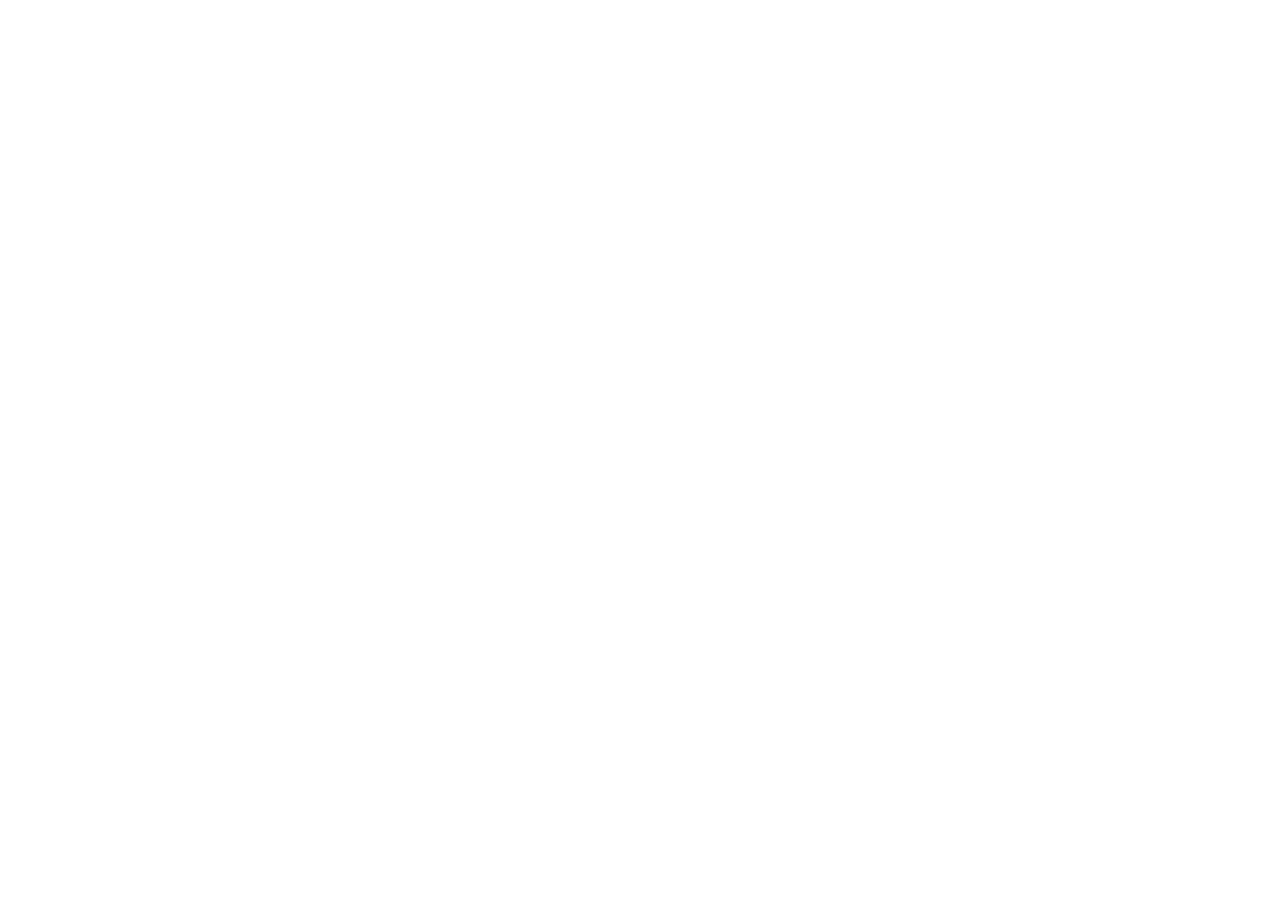
==== index.html @ f0fcdfc9 "blank" ====
<!DOCTYPE html>
<html lang="en">
<head>
    <meta charset="UTF-8">
    <meta http-equiv="X-UA-Compatible" content="IE=edge">
    <meta name="viewport" content="width=device-width, initial-scale=1.0">
    <title>Headphone Inspiration</title>
    <link rel="stylesheet" href="assets/css/main.css">
</head>
<body>
    
</body>
</html>
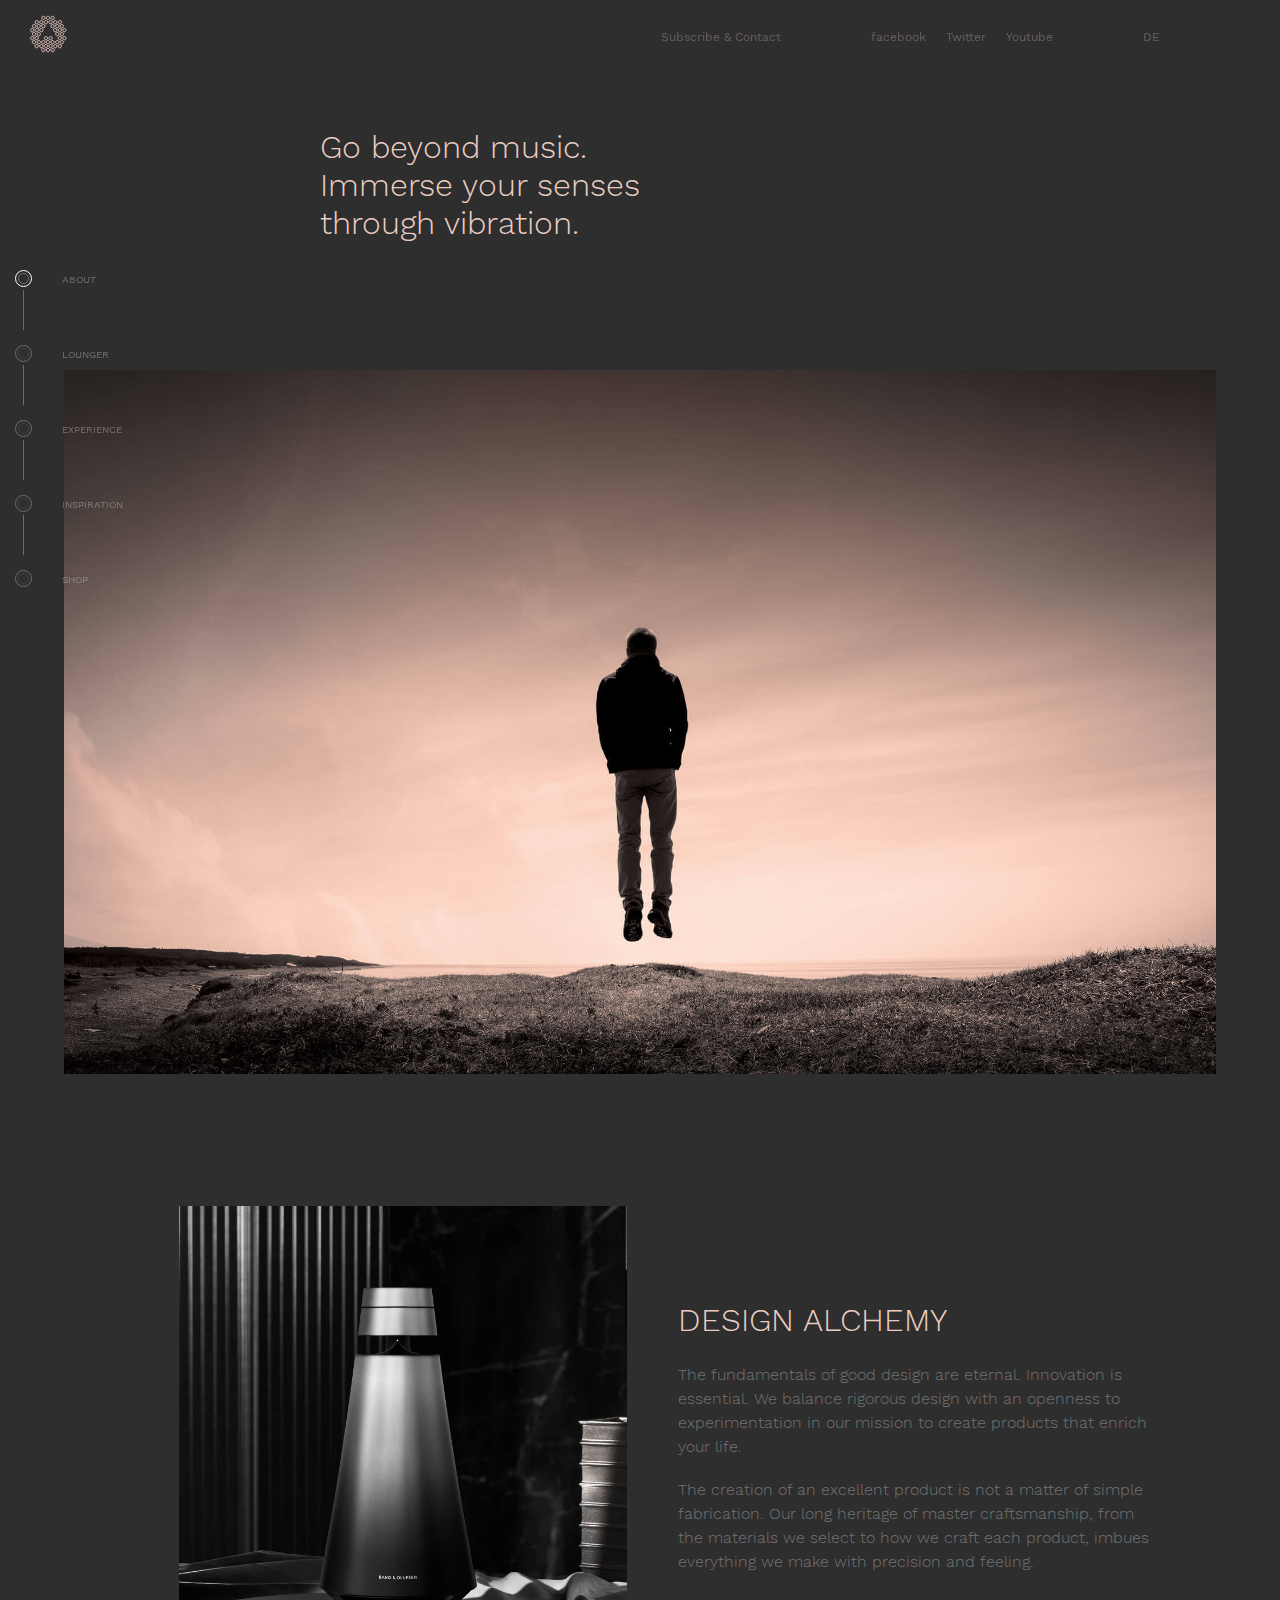
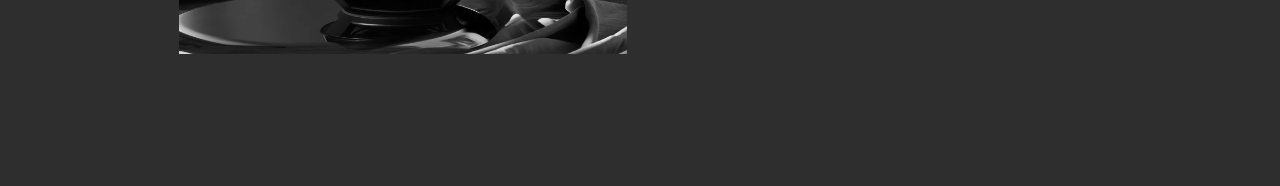
==== commit 5d48ae5a: "update" ====
--- a/index.html
+++ b/index.html
@@ -7,7 +7,80 @@
     <title>Headphone Inspiration</title>
     <link rel="stylesheet" href="assets/css/main.css">
 </head>
-<body>
-    
+<body id="landingPage">
+<!-- -------- navigation top ---------- -->
+    <header>
+        <nav id="headnav">
+            <a href="../index.html"><img src="assets/img/logo.svg" alt="logo"></a>
+            <ul>
+                <li><a href="assets/html/subscribe.html">Subscribe & Contact</a></li>
+                <li><a href="https://www.facebook.com">facebook</a></li>
+                <li><a href="https://www.twitter.com">Twitter</a></li>
+                <li><a href="https://www.youtube.com">Youtube</a></li>
+                <li><a href="https://www.deepl.com/translator">DE</a></li>
+            </ul>
+        </nav>
+    </header>
+    <aside id="sidenav">
+        <ul>
+            <li>
+            </div>
+                <div class="outerRing" id="outerRing1">
+                    <div class="innerRing"></div>
+                </div>
+                <a href="#">ABOUT</a>
+                </div>
+            </li>
+            <div class="line"></div>
+            <li>
+                <div class="outerRing" id="outerRing2">
+                    <div class="innerRing"></div>
+                </div>
+                <a href="assets/html/lounger.html">LOUNGER</a>
+            </li>
+            <div class="line"></div>
+            <li>
+                <div class="outerRing" id="outerRing3">
+                    <div class="innerRing"></div>
+                </div>
+                <a href="assets/html/experience.html">EXPERIENCE</a>
+            </li>
+            <div class="line"></div>
+            <li>
+                <div class="outerRing" id="outerRing4">
+                    <div class="innerRing"></div>
+                </div>
+                <a href="assets/html/inspiration.html">INSPIRATION</a>
+            </li>
+            <div class="line"></div>
+            <li>
+                <div class="outerRing" id="outerRing5">
+                    <div class="innerRing"></div>
+                </div>
+                <a href="assets/html/shop.html">SHOP</a>
+            </li>
+        </ul>
+    </aside>
+    <main>
+        <section>
+            <div>
+                <h1>Go beyond music. Immerse your senses through vibration.</h1>
+            </div>
+            <div>
+                <img src="assets/img/section-about-1.jpg" alt="header">
+            </div>
+        </section>
+        <section>
+            <div>
+            <img src="assets/img/BS1_NYC_Home.webp" alt="Alchemy">
+            </div>
+            <div>
+                <h2>DESIGN ALCHEMY</h2>
+                <p>The fundamentals of good design are eternal. Innovation is essential. We balance rigorous design with an openness to experimentation in our mission to create products that enrich your life.</p>
+                <br>
+                <p>The creation of an excellent product is not a matter of simple fabrication. Our long heritage of master craftsmanship, from the materials we select to how we craft each product, imbues everything we make with precision and feeling.</p>
+            </div>
+        </section>
+    </main>
 </body>
 </html>--- a/assets/css/main.css
+++ b/assets/css/main.css
@@ -0,0 +1,418 @@
+@font-face {
+    font-family: work sans;
+    src: url(../fonts/WorkSans-VariableFont_wght.ttf);
+    font-weight: 100 900
+}
+/* CSS Reset */
+*{
+    margin: 0;
+    padding: 0;
+}
+/* CSS General */
+html{
+    font-size: 100%;
+}
+body{
+    font-family: work sans;
+    background-color: #2e2e2e;
+}
+h1{
+    color: #ebccc2;
+    font-weight: 300;
+    font-size: 2rem;
+}
+h2{
+    color: #ebccc2;
+    font-weight: 300;
+    font-size: 2rem;
+}
+p{
+    color: rgb(115, 115, 115);
+    font-size: 1rem;
+    font-weight: 300;
+    line-height: 1.5;
+
+}
+li{
+    list-style: none;
+}
+a{
+    text-decoration: none;
+    color: rgb(115, 115, 115);
+    font-size: 12px;
+}
+a:hover{
+    color: rgb(234, 204, 194);
+}
+/* -------- navigation top --------*/
+#headnav{
+    display: flex;
+    justify-content: space-between;
+    align-items: center;
+    padding: 15px 30px;
+    position: fixed;
+    width: 100vw;
+}
+#headnav ul{
+    display: flex;
+}
+#headnav ul li a{
+    margin: 10px;
+    color: rgb(234, 204, 194);
+    opacity: .3;
+    transition: all .5s ease-out;
+}
+#headnav ul li:nth-of-type(1), #headnav ul li:nth-of-type(5){
+    margin: 0 70px
+}
+#headnav ul li:nth-of-type(5){
+    margin-right: 140px;
+}
+#headnav ul li a:hover{
+    border-bottom: 1.5px solid rgb(234, 204, 194);
+    line-height:.8em;
+    opacity: 1;
+    transition: all .5s ease
+}
+/* -------- navigation aside --------*/
+#sidenav{
+    position: fixed;
+    top: 30vh;
+}
+.outerRing{
+    display: flex;
+    align-items: center;
+    justify-content: center;
+    margin-left: 15px;
+    height: 15px;
+    width: 15px;
+    border: 1px solid #fff;
+    opacity: .3;
+    border-radius: 50%;
+}
+.innerRing{
+    height: 5px;
+    width: 5px;
+    padding:2px;
+    border: 1px solid #fff;
+    opacity: .6;
+    border-radius: 50%;
+}
+#sidenav li{
+    display: flex;
+}
+#sidenav li a{
+    margin-left: 30px;
+    line-height: 2;
+}
+aside a{
+    text-align: top;
+    font-size: 10px;
+    color: #fff;
+    opacity: .3;
+    transition: all .5s ease-out;
+}
+aside a:hover{
+    color: #fff;
+    opacity: 1;
+    transition: all .5s ease
+}
+.line{
+    height: 40px;
+    width: 1px;
+    margin-bottom: 15px;
+    margin-left: 23px;
+    background-color: #fff;
+    opacity: .3;
+}
+/* -------- Active Circles --------*/
+/* ABOUT */
+#landingPage #outerRing1{
+    border: 1px solid #fff;
+    opacity: 1;
+}
+#landingPage .innerRing{
+    opacity: .3;
+}
+/* LOUNGER */
+#loungerPage #outerRing2{
+    border: 1px solid #fff;
+    opacity: 1;
+}
+#loungerPage .innerRing{
+    opacity: .3;
+}
+/* EXPERIENCE */
+#experiencePage #outerRing3{
+    border: 1px solid #fff;
+    opacity: 1;
+}
+#experiencePage .innerRing{
+    opacity: .3;
+}
+/* INSPIRATION */
+#inspirationPage #outerRing4{
+    border: 1px solid #fff;
+    opacity: 1;
+}
+#inspirationPage .innerRing{
+    opacity: .3;
+}
+/* SHOP */
+#shopPage #outerRing5{
+    border: 1px solid #fff;
+    opacity: 1;
+}
+#shopPage .innerRing{
+    opacity: .3;
+}
+/* -------- ---------------- --------*/
+/* -------- ABOUT --------*/
+/* Section 1 */
+#landingPage section:nth-of-type(1){
+    display: flex;
+    flex-direction: column;
+}
+#landingPage section:nth-of-type(1) div:nth-of-type(1){
+    padding: 10%;
+    margin-left: 15%;
+    margin-right: 40%;
+}
+#landingPage section:nth-of-type(1) div:nth-of-type(2) img{
+    width: 90vw;
+    margin-left: 5%;
+    margin-right: 5%;
+}
+/* Section 2 */
+#landingPage section:nth-of-type(2){
+    display: flex;
+    margin: 10% 10%;
+}
+#landingPage section:nth-of-type(2) img{
+    width: 35vw;
+}
+#landingPage section:nth-of-type(2) div{
+    padding-left: 5%;
+}
+#landingPage section:nth-of-type(2) div h2{
+    padding-top: 20%;
+    padding-bottom: 5%;
+}
+/* -------- ---------------- --------*/
+/* -------- LOUNGER --------*/
+/* Section 1 */
+#loungerPage main{
+    display: flex;
+}
+#loungerPage main div{
+    height: 100vh;
+    width: 250vw;
+    background-image: url(../img/section-voyager.jpg);
+    background-size: cover;
+    background-position: -250px 
+    /* keine Ahnung was hier passiert ist :D */
+}
+#loungerPage main article{
+    margin-top: 10%;
+    padding-left: 5%;
+    padding-right: 5%;
+}
+#loungerPage main article h2{
+    margin-bottom: 15%;
+}
+/* -------- ---------------- --------*/
+/* -------- Experience --------*/
+/* Section 1 */
+#experiencePage main{
+    display: flex;
+}
+#experiencePage main div{
+    height: 100vh;
+    width: 320vw;
+    background-image: url(../img/section-experience-1.jpg);
+    background-size: cover;
+    background-position: -250px 
+    /* keine Ahnung was hier passiert ist :D */
+}
+#experiencePage main article{
+    margin-top: 10%;
+    padding-left: 5%;
+    padding-right: 5%;
+}
+#experiencePage main article h2{
+    margin-bottom: 15%;
+}
+/* -------- ---------------- --------*/
+/* -------- Inspiration --------*/
+/* Section 1 */
+#inspirationPage video{
+    max-width: 65vw;
+    height: auto;
+    padding: 8% 17.5%;
+}
+#inspirationPage h3{
+    color: #ebccc2;
+    font-weight: 200;
+    font-size: 1.2rem;
+    margin-bottom: 1%
+}
+#buttons{
+    display: flex;
+    justify-content: space-between;
+    width: 200px;
+    margin-top: 3%;
+    margin-bottom: 1%;
+}
+#buttons li{
+    color: #fff;
+    opacity: 0.8;
+    font-size: .7rem;
+    font-weight: 200;
+    line-height: 1.5;
+    border: 1px solid #fff;
+    border-radius: 3px;
+    padding: 3px 20px;
+    margin-right: 5px;
+}
+#alchemy{
+    margin-left: 17.5%;
+}
+/* Section 2 */
+#raster{
+    display: flex;
+    margin: 7.5%;
+    margin-left: 17.5%
+}
+#raster img{
+    width: 470px;
+    height: auto;
+}
+#raster article{
+    padding-left: 5%;
+    width: 470px;
+    height: auto;
+}
+#raster h4{
+    color: #ebccc2;
+    font-weight: 200;
+    font-size: 1.2rem;
+    padding-top: 15%;
+    padding-bottom: 3%;
+}
+#raster p{
+    width: 425px;
+    padding-top: 10.5%;
+    padding-bottom: 30%;
+}
+/* -------- ---------------- --------*/
+/* -------- SHOP --------*/
+/* Section 1 */
+#shopPage main{
+    display: flex;
+}
+#shopPage main div{
+    height: 100vh;
+    width: 300vw;
+    background-image: url(../img/section-composition4.jpg);
+    background-size: cover;
+    background-position: -250px 
+    /* keine Ahnung was hier passiert ist :D */
+}
+#shopPage main section{
+    width: 200vw;
+    margin-top: 5%;
+    padding-left: 5%;
+    padding-right: 5%;
+    text-align: center;
+}
+#shopPage main section h3{
+    color: #ebccc2;
+    font-weight: 300;
+    font-size: 1.7rem;
+    padding-bottom: 2%;
+}
+#shopPage main section p:nth-of-type(2){
+    margin-bottom: 10px;
+}
+#buy{
+    background-color: #ebccc2;
+    color: #000;
+    padding: 10px 20px;
+    border-radius: 2px;
+}
+/* -------- ---------------- --------*/
+/* -------- SUBSCRIBE --------*/
+/* Section 1 */
+#subscribePage main{
+    display: flex;
+}
+#subscribePage main div{
+    height: 100vh;
+    width: 53%;
+    background-image: url(../img/section-composition4.jpg);
+    background-size: cover;
+    background-position: -250px 
+    /* keine Ahnung was hier passiert ist :D */
+}
+#subscribePage main article{
+    margin-top: 10%;
+    padding-left: 5%;
+    padding-right: 5%;
+}
+#subscribePage main article h2{
+    margin-bottom: 2%;
+}
+#subscribePage p{
+    width: 425px;
+    padding-top: 10.5%;
+    padding-bottom: 10%;
+}
+#subscribePage main article h3{
+    color: #ebccc2;
+    font-weight: 300;
+    font-size: 1.2rem;
+    padding-bottom: 3%;
+}
+.input{
+    margin-bottom: 8px;
+    width: 300px;
+}
+form{
+    display: flex;
+    flex-direction: column;
+}
+::placeholder{
+    padding-left: 5px;
+}
+#Submit{
+    background-color: #ebccc2;
+    color: #000;
+    padding: 5px 10px;
+    border-radius: 2px;
+    width: 100px;
+    text-align: center;
+}
+#Submit:hover{
+    background-color: #cc8f7a;
+}
+#Message{
+    height: 100px;
+}
+
+
+
+
+
+
+
+
+/* smaller sized tablets */
+@media (max-width: 735px) {
+    html{
+        font-size: min(60%);
+    }
+}
+/* smartphones */
+@media (max-width: 576px) {
+
+}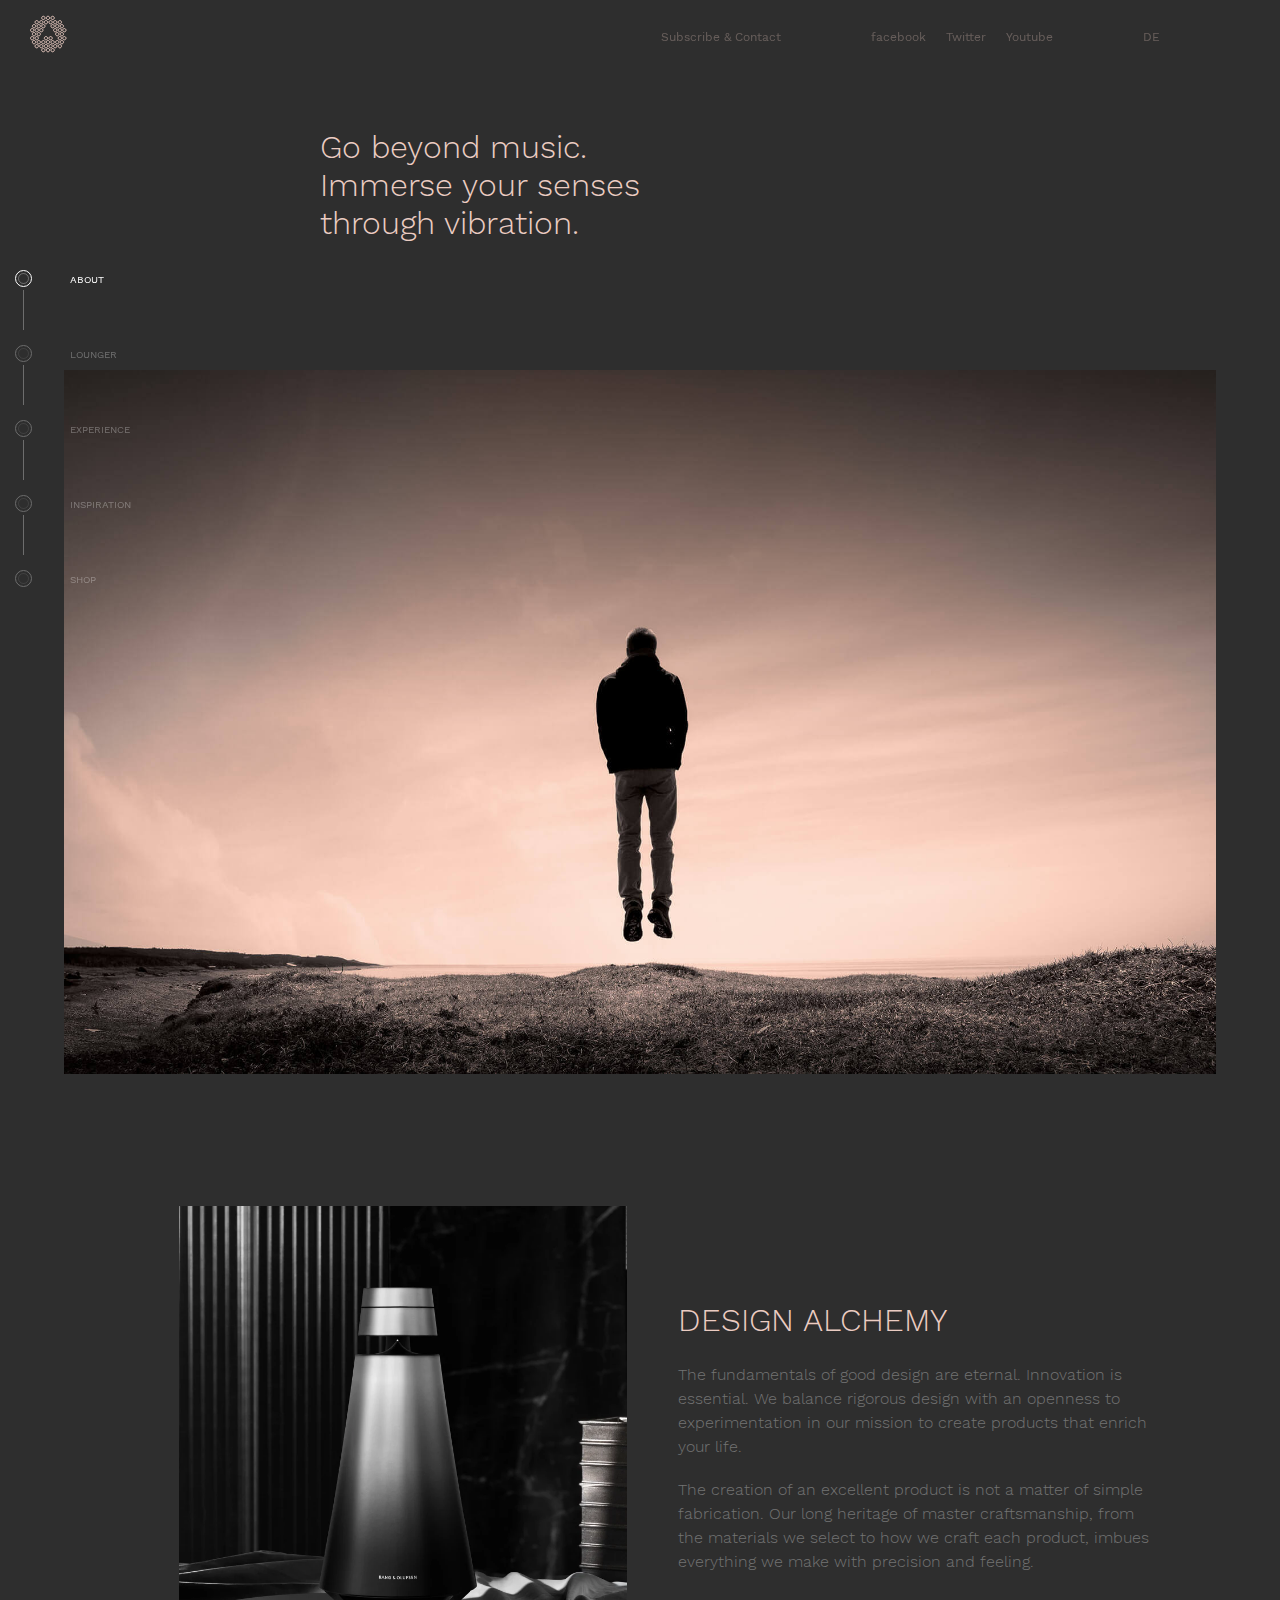
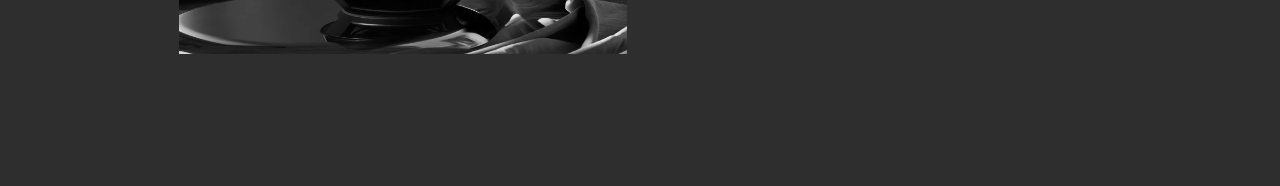
==== commit c42b9787: "V4" ====
--- a/index.html
+++ b/index.html
@@ -28,7 +28,7 @@
                 <div class="outerRing" id="outerRing1">
                     <div class="innerRing"></div>
                 </div>
-                <a href="#">ABOUT</a>
+                <a href="#" id="status1">ABOUT</a>
                 </div>
             </li>
             <div class="line"></div>
@@ -36,28 +36,28 @@
                 <div class="outerRing" id="outerRing2">
                     <div class="innerRing"></div>
                 </div>
-                <a href="assets/html/lounger.html">LOUNGER</a>
+                <a href="assets/html/lounger.html" id="status2">LOUNGER</a>
             </li>
             <div class="line"></div>
             <li>
                 <div class="outerRing" id="outerRing3">
                     <div class="innerRing"></div>
                 </div>
-                <a href="assets/html/experience.html">EXPERIENCE</a>
+                <a href="assets/html/experience.html" id="status3">EXPERIENCE</a>
             </li>
             <div class="line"></div>
             <li>
                 <div class="outerRing" id="outerRing4">
                     <div class="innerRing"></div>
                 </div>
-                <a href="assets/html/inspiration.html">INSPIRATION</a>
+                <a href="assets/html/inspiration.html" id="status4">INSPIRATION</a>
             </li>
             <div class="line"></div>
             <li>
                 <div class="outerRing" id="outerRing5">
                     <div class="innerRing"></div>
                 </div>
-                <a href="assets/html/shop.html">SHOP</a>
+                <a href="assets/html/shop.html" id="status5">SHOP</a>
             </li>
         </ul>
     </aside>
--- a/assets/css/main.css
+++ b/assets/css/main.css
@@ -31,7 +31,6 @@
     font-size: 1rem;
     font-weight: 300;
     line-height: 1.5;
-
 }
 li{
     list-style: none;
@@ -88,6 +87,7 @@
     width: 15px;
     border: 1px solid #fff;
     opacity: .3;
+    transition: all .5s ease-out;
     border-radius: 50%;
 }
 .innerRing{
@@ -96,13 +96,14 @@
     padding:2px;
     border: 1px solid #fff;
     opacity: .6;
+    transition: all .5s ease-out;
     border-radius: 50%;
 }
 #sidenav li{
     display: flex;
 }
 #sidenav li a{
-    margin-left: 30px;
+    margin-left: 38px;
     line-height: 2;
 }
 aside a{
@@ -113,6 +114,11 @@
     transition: all .5s ease-out;
 }
 aside a:hover{
+    color: #fff;
+    opacity: 1;
+    transition: all .5s ease
+}
+aside a:hover + .outerRing{
     color: #fff;
     opacity: 1;
     transition: all .5s ease
@@ -134,6 +140,9 @@
 #landingPage .innerRing{
     opacity: .3;
 }
+#landingPage #status1{
+    opacity: 1;
+}
 /* LOUNGER */
 #loungerPage #outerRing2{
     border: 1px solid #fff;
@@ -142,6 +151,9 @@
 #loungerPage .innerRing{
     opacity: .3;
 }
+#loungerPage #status2{
+    opacity: 1;
+}
 /* EXPERIENCE */
 #experiencePage #outerRing3{
     border: 1px solid #fff;
@@ -150,6 +162,9 @@
 #experiencePage .innerRing{
     opacity: .3;
 }
+#experiencePage #status3{
+    opacity: 1;
+}
 /* INSPIRATION */
 #inspirationPage #outerRing4{
     border: 1px solid #fff;
@@ -158,6 +173,9 @@
 #inspirationPage .innerRing{
     opacity: .3;
 }
+#inspirationPage #status4{
+    opacity: 1;
+}
 /* SHOP */
 #shopPage #outerRing5{
     border: 1px solid #fff;
@@ -165,6 +183,9 @@
 }
 #shopPage .innerRing{
     opacity: .3;
+}
+#shopPage #status5{
+    opacity: 1;
 }
 /* -------- ---------------- --------*/
 /* -------- ABOUT --------*/
@@ -348,7 +369,7 @@
 }
 #subscribePage main div{
     height: 100vh;
-    width: 53%;
+    width: 54%;
     background-image: url(../img/section-composition4.jpg);
     background-size: cover;
     background-position: -250px 
@@ -359,12 +380,9 @@
     padding-left: 5%;
     padding-right: 5%;
 }
-#subscribePage main article h2{
-    margin-bottom: 2%;
-}
 #subscribePage p{
     width: 425px;
-    padding-top: 10.5%;
+    padding-top: 10%;
     padding-bottom: 10%;
 }
 #subscribePage main article h3{
@@ -376,6 +394,7 @@
 .input{
     margin-bottom: 8px;
     width: 300px;
+    outline:none;
 }
 form{
     display: flex;
@@ -404,7 +423,8 @@
 
 
 
-
+/* MEDIAQUERIES ARE NOT FUNCTIONAL YET ... 
+FULLSCREEN ONLY PLEASE */
 
 /* smaller sized tablets */
 @media (max-width: 735px) {
@@ -414,5 +434,4 @@
 }
 /* smartphones */
 @media (max-width: 576px) {
-
 }